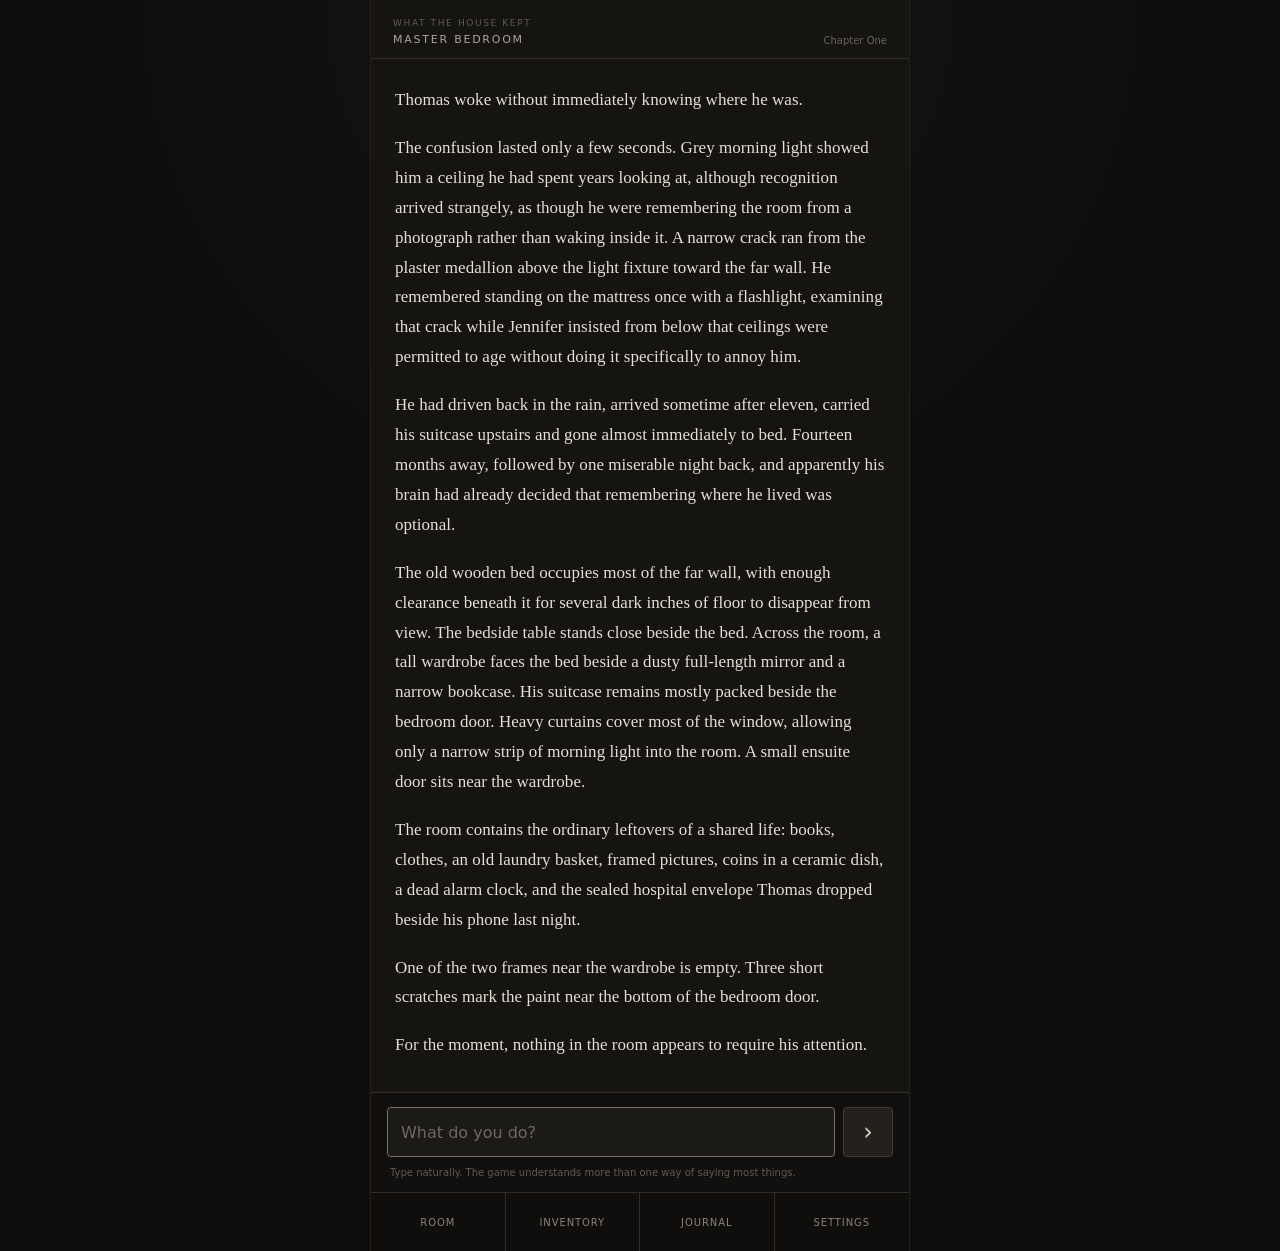
==== index.html @ 6fe8f5c9 "Wire v0.3.3 runtime into web page" ====
<!doctype html>
<html lang="en">
<head>
  <meta charset="utf-8" />
  <meta name="viewport" content="width=device-width, initial-scale=1, viewport-fit=cover" />
  <meta name="theme-color" content="#151411" />
  <title>What the House Kept</title>
  <link rel="stylesheet" href="styles.css" />
</head>
<body>
  <main class="app-shell">
    <section class="game" aria-label="What the House Kept">
      <header class="topbar">
        <div>
          <div class="game-title">WHAT THE HOUSE KEPT</div>
          <div id="roomName" class="room-name">Master Bedroom</div>
        </div>
        <div class="chapter">Chapter One</div>
      </header>

      <section id="scene" class="scene" aria-live="polite">
        <p class="system-note">Loading prototype…</p>
      </section>

      <form id="commandForm" class="command-bar">
        <input
          id="commandInput"
          type="text"
          autocomplete="off"
          autocapitalize="sentences"
          spellcheck="true"
          aria-label="What do you do?"
          placeholder="What do you do?"
        />
        <button class="submit-button" type="submit" aria-label="Do action">›</button>
      </form>

      <div id="parserNote" class="parser-note">
        Type naturally. The game understands more than one way of saying most things.
      </div>

      <section id="drawer" class="drawer" aria-live="polite">
        <div class="drawer-head">
          <h2 id="drawerTitle">Inventory</h2>
          <button id="drawerClose" type="button" class="icon-button" aria-label="Close">×</button>
        </div>
        <div id="drawerBody"></div>
      </section>

      <nav class="bottom-nav" aria-label="Game controls">
        <button type="button" data-panel="room">Room</button>
        <button type="button" data-panel="inventory">Inventory</button>
        <button type="button" data-panel="journal">Journal</button>
        <button type="button" data-panel="settings">Settings</button>
      </nav>
    </section>
  </main>

  <script src="loader.js"></script>
</body>
</html>
---- styles.css ----
* { box-sizing: border-box; }

:root {
  color-scheme: dark;
  --bg: #0f0e0c;
  --panel: #151411;
  --panel-2: #1a1815;
  --border: #302d28;
  --text: #e6dfd3;
  --muted: #8a857c;
  --faint: #5e5a53;
  --soft: #c8c1b5;
}

html, body {
  margin: 0;
  min-height: 100%;
  background: var(--bg);
  color: var(--text);
}

body {
  font-family: Georgia, "Times New Roman", serif;
}

button, input {
  font: inherit;
}

button {
  -webkit-tap-highlight-color: transparent;
}

.app-shell {
  min-height: 100vh;
  display: flex;
  justify-content: center;
  background:
    radial-gradient(circle at top, rgba(255,255,255,0.025), transparent 34rem),
    var(--bg);
}

.game {
  width: min(100%, 540px);
  min-height: 100vh;
  background: var(--panel);
  border-left: 1px solid #24211d;
  border-right: 1px solid #24211d;
  display: flex;
  flex-direction: column;
}

.topbar {
  display: flex;
  justify-content: space-between;
  align-items: flex-end;
  gap: 1rem;
  padding: calc(18px + env(safe-area-inset-top)) 22px 12px;
  border-bottom: 1px solid var(--border);
}

.game-title,
.room-name,
.chapter,
.bottom-nav,
.command-bar,
.parser-note,
.drawer h2 {
  font-family: ui-sans-serif, system-ui, -apple-system, BlinkMacSystemFont, "Segoe UI", sans-serif;
}

.game-title {
  font-size: 9px;
  letter-spacing: .18em;
  color: var(--faint);
  margin-bottom: 5px;
}

.room-name {
  font-size: 11px;
  letter-spacing: .16em;
  text-transform: uppercase;
  color: #aaa49a;
}

.chapter {
  font-size: 10px;
  color: #68645d;
  white-space: nowrap;
}

.scene {
  flex: 1;
  padding: 26px 24px 32px;
}

.scene p {
  margin: 0 0 18px;
  font-size: 17px;
  line-height: 1.76;
  letter-spacing: .002em;
}

.scene p:last-child { margin-bottom: 0; }

.scene .command-echo {
  margin-top: 28px;
  margin-bottom: 9px;
  padding-top: 18px;
  border-top: 1px solid var(--border);
  color: #706b63;
  font-family: ui-sans-serif, system-ui, sans-serif;
  font-size: 10px;
  letter-spacing: .11em;
  text-transform: uppercase;
}

.scene .response {
  color: var(--soft);
}

.scene .system-note {
  color: var(--muted);
  font-style: italic;
}

.command-bar {
  display: flex;
  gap: 8px;
  padding: 14px 16px 8px;
  border-top: 1px solid var(--border);
  background: #11100e;
}

.command-bar input {
  min-width: 0;
  flex: 1;
  height: 50px;
  border: 1px solid #403c35;
  border-radius: 4px;
  background: #1b1a17;
  color: #eee7dc;
  padding: 0 13px;
  font-size: 16px;
  outline: none;
}

.command-bar input:focus {
  border-color: #777166;
}

.command-bar input::placeholder {
  color: #6e6960;
}

.submit-button {
  width: 50px;
  height: 50px;
  border: 1px solid #403c35;
  border-radius: 4px;
  background: #24211d;
  color: #d9d1c5;
  font-size: 24px;
  cursor: pointer;
}

.parser-note {
  background: #11100e;
  color: #5f5a53;
  font-size: 10px;
  line-height: 1.5;
  padding: 0 19px 12px;
}

.bottom-nav {
  display: grid;
  grid-template-columns: repeat(4, 1fr);
  border-top: 1px solid var(--border);
  background: #0f0e0c;
  padding-bottom: env(safe-area-inset-bottom);
}

.bottom-nav button {
  min-height: 58px;
  border: 0;
  border-right: 1px solid var(--border);
  background: transparent;
  color: #89847b;
  font-size: 10px;
  letter-spacing: .09em;
  text-transform: uppercase;
  cursor: pointer;
}

.bottom-nav button:last-child {
  border-right: 0;
}

.bottom-nav button.active {
  background: #191714;
  color: #ddd5c8;
}

.drawer {
  display: none;
  border-top: 1px solid var(--border);
  background: var(--panel-2);
  padding: 18px 20px 22px;
}

.drawer.open {
  display: block;
}

.drawer-head {
  display: flex;
  justify-content: space-between;
  align-items: center;
  gap: 1rem;
  margin-bottom: 14px;
}

.drawer h2 {
  margin: 0;
  color: #aaa49a;
  font-size: 11px;
  letter-spacing: .13em;
  text-transform: uppercase;
}

.icon-button {
  width: 44px;
  height: 44px;
  border: 0;
  background: transparent;
  color: #8e887f;
  font-size: 20px;
  cursor: pointer;
}

.inventory-list,
.journal-list {
  margin: 0;
  padding-left: 18px;
}

.inventory-list li,
.journal-list li {
  margin-bottom: 9px;
  color: #c7c0b4;
  font-size: 14px;
  line-height: 1.55;
}

.setting-row {
  display: flex;
  justify-content: space-between;
  align-items: center;
  gap: 1rem;
  border-top: 1px solid var(--border);
  padding: 10px 0;
  font-family: ui-sans-serif, system-ui, sans-serif;
  color: #c7c0b4;
  font-size: 13px;
}

.setting-row button,
.reset-button {
  min-width: 70px;
  min-height: 42px;
  border: 1px solid #47423a;
  border-radius: 3px;
  background: #24211d;
  color: #d8d0c4;
  cursor: pointer;
}

.reset-button {
  width: 100%;
  margin-top: 16px;
}

@media (max-width: 360px) {
  .scene { padding: 22px 19px 26px; }
  .scene p { font-size: 16px; line-height: 1.7; }
  .topbar { padding-left: 18px; padding-right: 18px; }
}

.room-panel-description p {
  margin: 0 0 14px;
  color: #c9c2b7;
  font-size: 15px;
  line-height: 1.65;
}

.room-panel-description p:last-child {
  margin-bottom: 0;
}
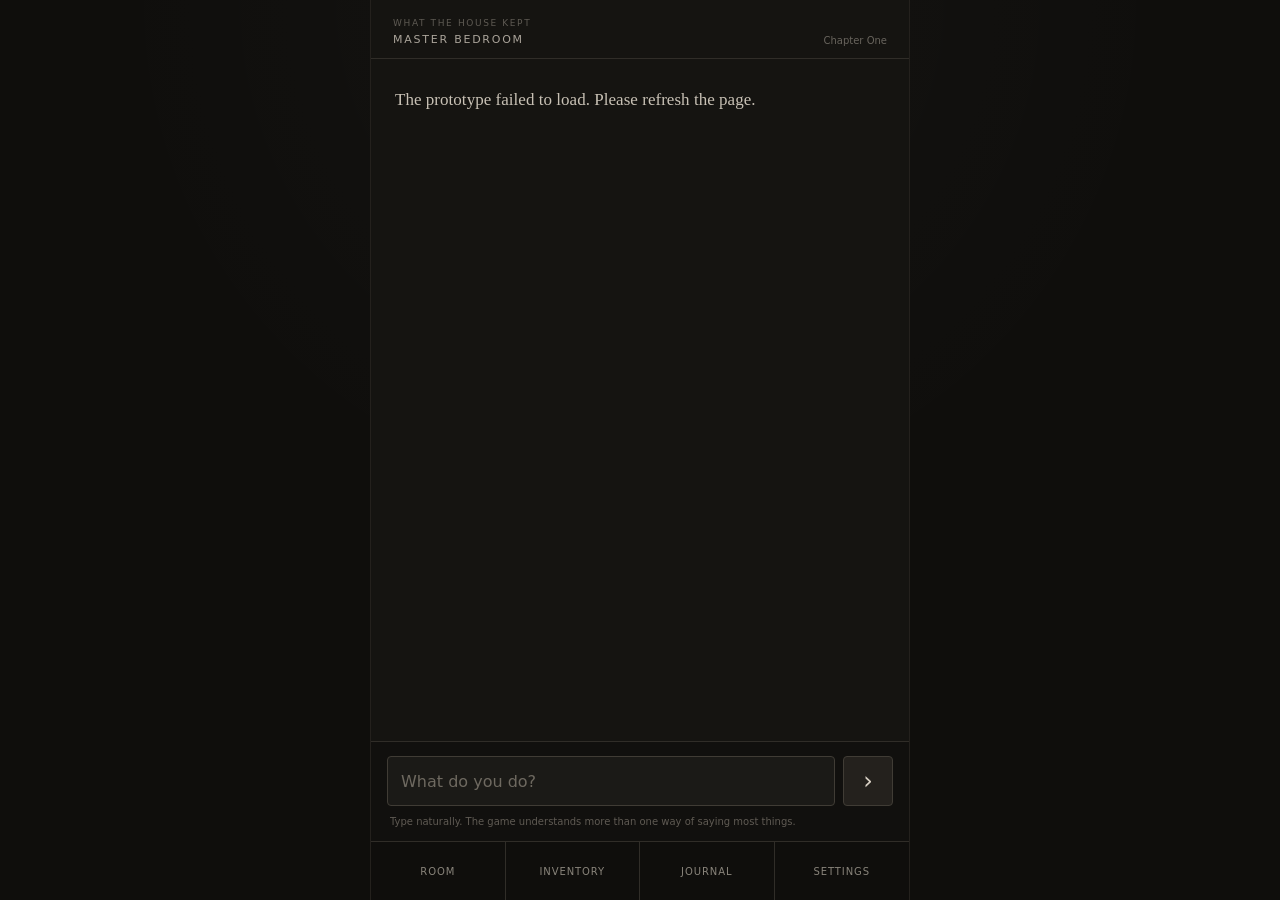
==== commit 0a99c9bf: "Cache-bust v0.3.9 loader" ====
--- a/index.html
+++ b/index.html
@@ -5,7 +5,7 @@
   <meta name="viewport" content="width=device-width, initial-scale=1, viewport-fit=cover" />
   <meta name="theme-color" content="#151411" />
   <title>What the House Kept</title>
-  <link rel="stylesheet" href="styles.css" />
+  <link rel="stylesheet" href="styles.css?v=0.3.9" />
 </head>
 <body>
   <main class="app-shell">
@@ -17,45 +17,21 @@
         </div>
         <div class="chapter">Chapter One</div>
       </header>
-
-      <section id="scene" class="scene" aria-live="polite">
-        <p class="system-note">Loading prototype…</p>
-      </section>
-
+      <section id="scene" class="scene" aria-live="polite"><p class="system-note">Loading prototype…</p></section>
       <form id="commandForm" class="command-bar">
-        <input
-          id="commandInput"
-          type="text"
-          autocomplete="off"
-          autocapitalize="sentences"
-          spellcheck="true"
-          aria-label="What do you do?"
-          placeholder="What do you do?"
-        />
+        <input id="commandInput" type="text" autocomplete="off" autocapitalize="sentences" spellcheck="true" aria-label="What do you do?" placeholder="What do you do?" />
         <button class="submit-button" type="submit" aria-label="Do action">›</button>
       </form>
-
-      <div id="parserNote" class="parser-note">
-        Type naturally. The game understands more than one way of saying most things.
-      </div>
-
+      <div id="parserNote" class="parser-note">Type naturally. The game understands more than one way of saying most things.</div>
       <section id="drawer" class="drawer" aria-live="polite">
-        <div class="drawer-head">
-          <h2 id="drawerTitle">Inventory</h2>
-          <button id="drawerClose" type="button" class="icon-button" aria-label="Close">×</button>
-        </div>
+        <div class="drawer-head"><h2 id="drawerTitle">Inventory</h2><button id="drawerClose" type="button" class="icon-button" aria-label="Close">×</button></div>
         <div id="drawerBody"></div>
       </section>
-
       <nav class="bottom-nav" aria-label="Game controls">
-        <button type="button" data-panel="room">Room</button>
-        <button type="button" data-panel="inventory">Inventory</button>
-        <button type="button" data-panel="journal">Journal</button>
-        <button type="button" data-panel="settings">Settings</button>
+        <button type="button" data-panel="room">Room</button><button type="button" data-panel="inventory">Inventory</button><button type="button" data-panel="journal">Journal</button><button type="button" data-panel="settings">Settings</button>
       </nav>
     </section>
   </main>
-
-  <script src="loader.js"></script>
+  <script src="loader.js?v=0.3.9"></script>
 </body>
 </html>
--- a/styles.css
+++ b/styles.css
@@ -296,3 +296,57 @@
 .room-panel-description p:last-child {
   margin-bottom: 0;
 }
+
+.floorplan-note,
+.floorplan-caption {
+  color: #aaa398;
+  font-size: 13px;
+  line-height: 1.55;
+}
+
+.floorplan-grid {
+  display: grid;
+  grid-template-columns: repeat(2, minmax(0, 1fr));
+  gap: 14px;
+  margin: 14px 0;
+}
+
+.floorplan-floor {
+  border: 1px solid #454038;
+  background: #11100e;
+  padding: 12px;
+}
+
+.floorplan-floor h3 {
+  margin: 0 0 10px;
+  color: #d0c7ba;
+  font-family: ui-sans-serif, system-ui, sans-serif;
+  font-size: 12px;
+  letter-spacing: .1em;
+  text-transform: uppercase;
+}
+
+.floorplan-room {
+  display: flex;
+  justify-content: space-between;
+  gap: 12px;
+  border-top: 1px solid #2f2b26;
+  padding: 7px 0;
+  color: #bbb3a7;
+  font-size: 12px;
+  line-height: 1.35;
+}
+
+.floorplan-room b {
+  color: #d0c7ba;
+  font-weight: 500;
+}
+
+.floorplan-room span {
+  flex: 0 0 auto;
+  color: #8e877d;
+}
+
+@media (max-width: 560px) {
+  .floorplan-grid { grid-template-columns: 1fr; }
+}
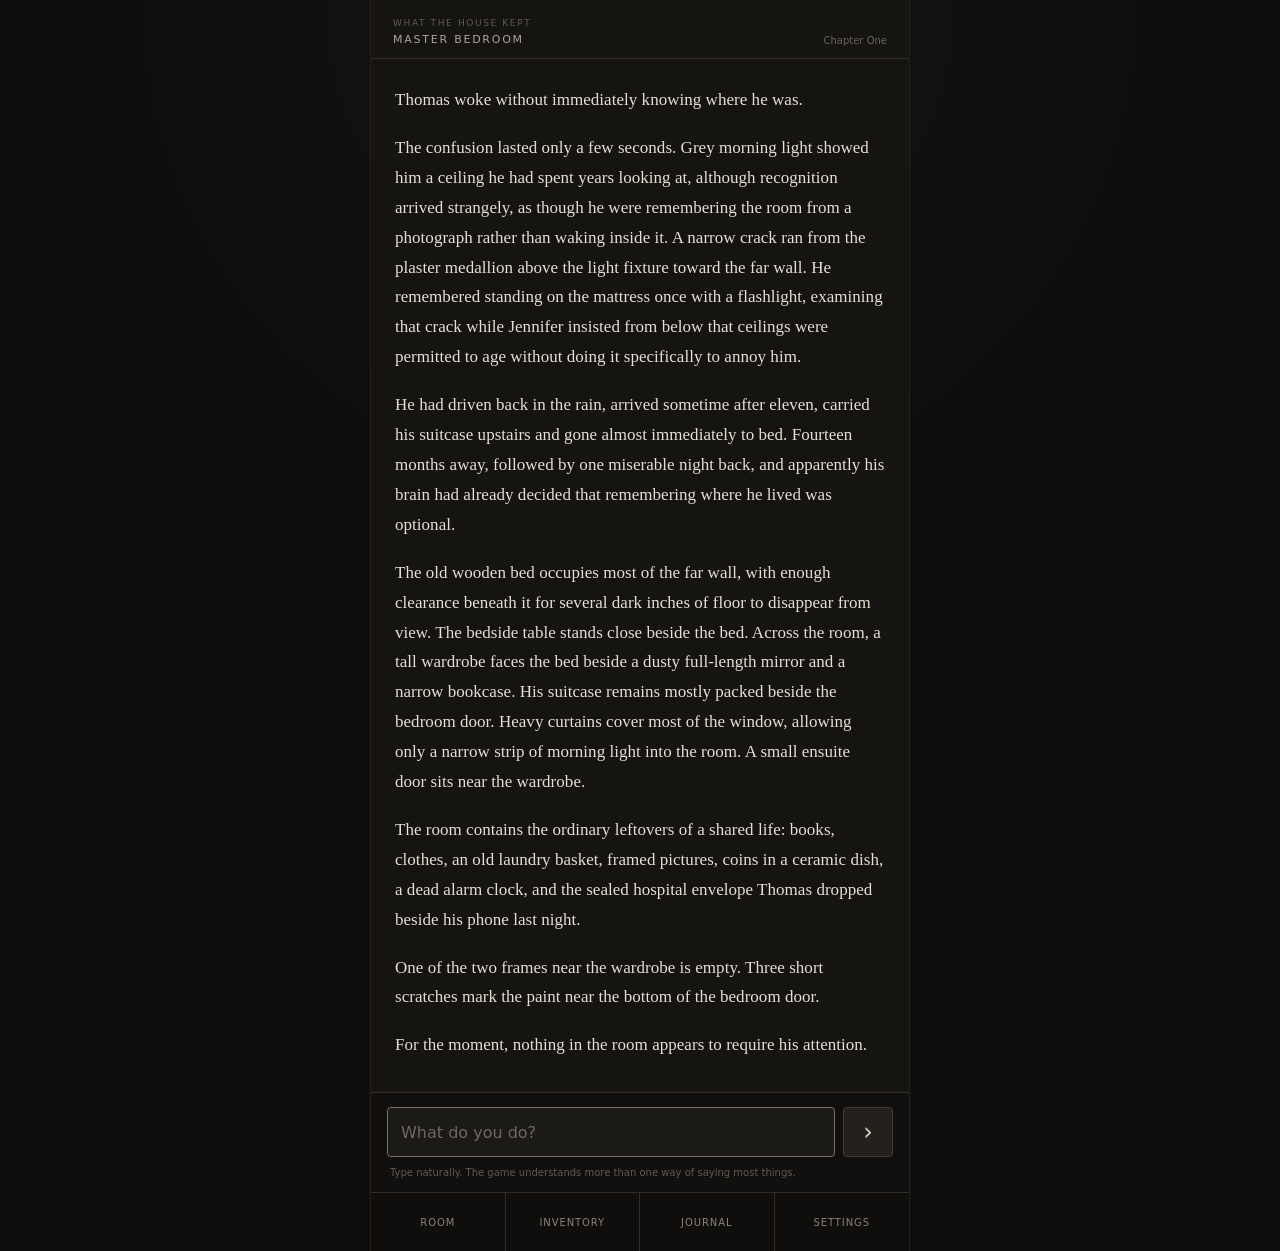
==== commit f0ac8332: "Cache-bust baked v0.3.10 runtime" ====
--- a/index.html
+++ b/index.html
@@ -5,7 +5,7 @@
   <meta name="viewport" content="width=device-width, initial-scale=1, viewport-fit=cover" />
   <meta name="theme-color" content="#151411" />
   <title>What the House Kept</title>
-  <link rel="stylesheet" href="styles.css?v=0.3.9" />
+  <link rel="stylesheet" href="styles.css?v=0.3.10" />
 </head>
 <body>
   <main class="app-shell">
@@ -32,6 +32,6 @@
       </nav>
     </section>
   </main>
-  <script src="loader.js?v=0.3.9"></script>
+  <script src="loader.js?v=0.3.10"></script>
 </body>
 </html>
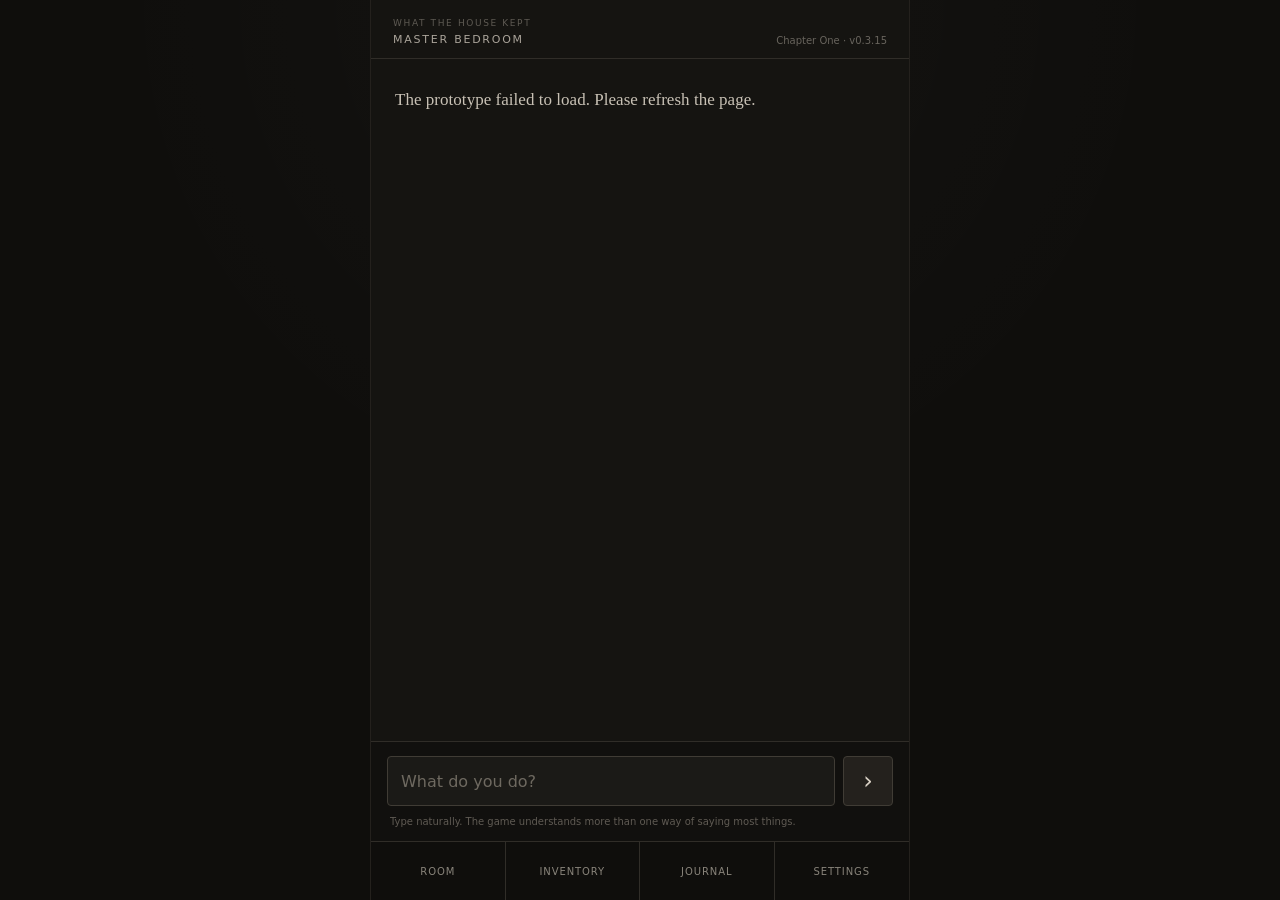
==== commit 8c7fb93e: "Point branch entry at v0.3.15" ====
--- a/index.html
+++ b/index.html
@@ -5,33 +5,19 @@
   <meta name="viewport" content="width=device-width, initial-scale=1, viewport-fit=cover" />
   <meta name="theme-color" content="#151411" />
   <title>What the House Kept</title>
-  <link rel="stylesheet" href="styles.css?v=0.3.10" />
+  <link rel="stylesheet" href="styles.css?v=0.3.15" />
 </head>
 <body>
   <main class="app-shell">
     <section class="game" aria-label="What the House Kept">
-      <header class="topbar">
-        <div>
-          <div class="game-title">WHAT THE HOUSE KEPT</div>
-          <div id="roomName" class="room-name">Master Bedroom</div>
-        </div>
-        <div class="chapter">Chapter One</div>
-      </header>
+      <header class="topbar"><div><div class="game-title">WHAT THE HOUSE KEPT</div><div id="roomName" class="room-name">Master Bedroom</div></div><div class="chapter">Chapter One · v0.3.15</div></header>
       <section id="scene" class="scene" aria-live="polite"><p class="system-note">Loading prototype…</p></section>
-      <form id="commandForm" class="command-bar">
-        <input id="commandInput" type="text" autocomplete="off" autocapitalize="sentences" spellcheck="true" aria-label="What do you do?" placeholder="What do you do?" />
-        <button class="submit-button" type="submit" aria-label="Do action">›</button>
-      </form>
+      <form id="commandForm" class="command-bar"><input id="commandInput" type="text" autocomplete="off" autocapitalize="sentences" spellcheck="true" aria-label="What do you do?" placeholder="What do you do?" /><button class="submit-button" type="submit" aria-label="Do action">›</button></form>
       <div id="parserNote" class="parser-note">Type naturally. The game understands more than one way of saying most things.</div>
-      <section id="drawer" class="drawer" aria-live="polite">
-        <div class="drawer-head"><h2 id="drawerTitle">Inventory</h2><button id="drawerClose" type="button" class="icon-button" aria-label="Close">×</button></div>
-        <div id="drawerBody"></div>
-      </section>
-      <nav class="bottom-nav" aria-label="Game controls">
-        <button type="button" data-panel="room">Room</button><button type="button" data-panel="inventory">Inventory</button><button type="button" data-panel="journal">Journal</button><button type="button" data-panel="settings">Settings</button>
-      </nav>
+      <section id="drawer" class="drawer" aria-live="polite"><div class="drawer-head"><h2 id="drawerTitle">Inventory</h2><button id="drawerClose" type="button" class="icon-button" aria-label="Close">×</button></div><div id="drawerBody"></div></section>
+      <nav class="bottom-nav" aria-label="Game controls"><button type="button" data-panel="room">Room</button><button type="button" data-panel="inventory">Inventory</button><button type="button" data-panel="journal">Journal</button><button type="button" data-panel="settings">Settings</button></nav>
     </section>
   </main>
-  <script src="loader.js?v=0.3.10"></script>
+  <script src="loader-v0315.js?v=0.3.15"></script>
 </body>
 </html>
